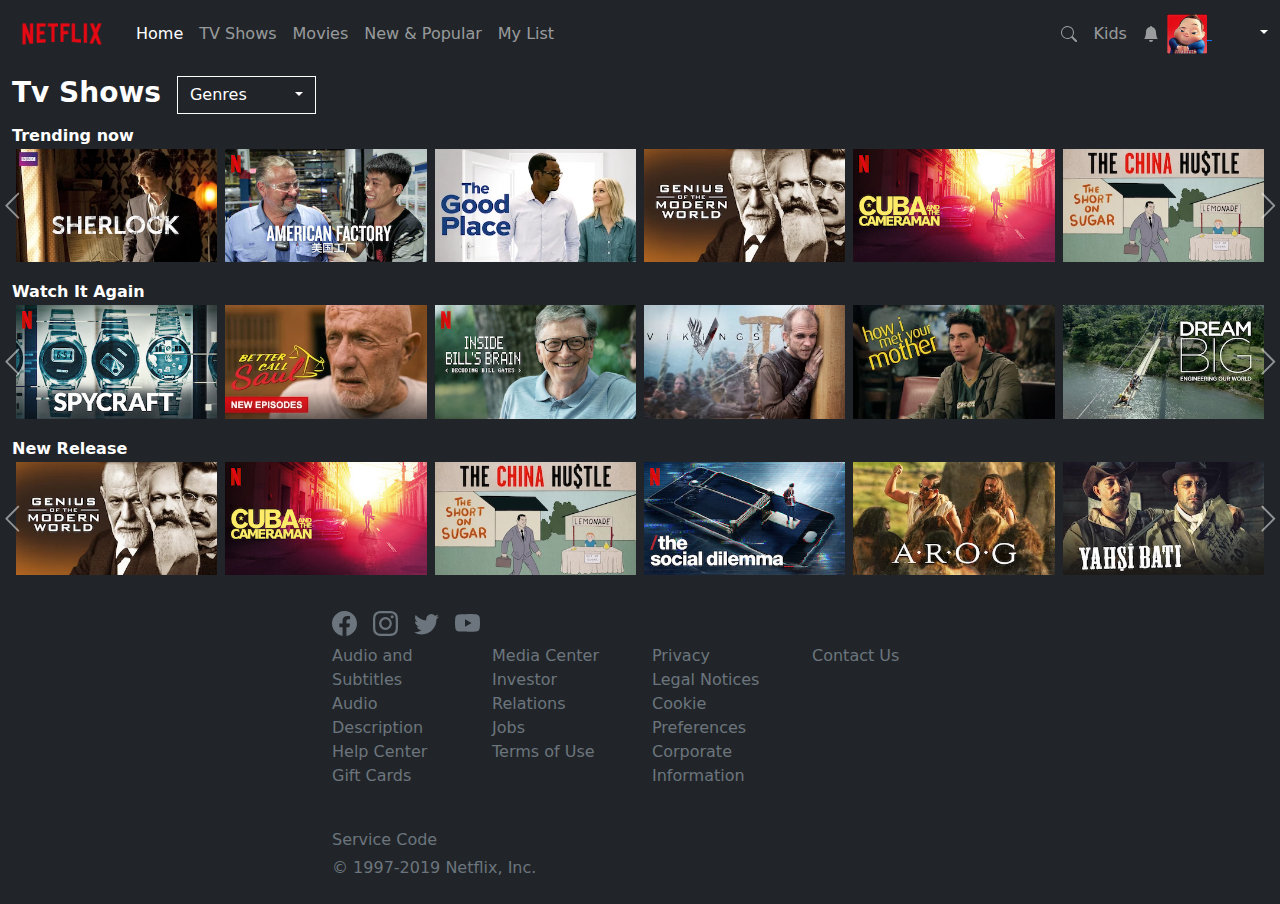
==== index.html @ c458ecc5 "new" ====
<!DOCTYPE html>
<html lang="en">
  <head>
    <meta charset="UTF-8" />
    <meta name="viewport" content="width=device-width, initial-scale=1.0" />
    <link
      href="https://cdn.jsdelivr.net/npm/bootstrap@5.3.3/dist/css/bootstrap.min.css"
      rel="stylesheet"
      integrity="sha384-QWTKZyjpPEjISv5WaRU9OFeRpok6YctnYmDr5pNlyT2bRjXh0JMhjY6hW+ALEwIH"
      crossorigin="anonymous"/>
    <link rel="stylesheet" href="https://cdn.jsdelivr.net/npm/bootstrap-icons@1.11.3/font/bootstrap-icons.min.css" />
    <link rel="stylesheet" href="./style.css">
    <title>NETFLIX CLONE</title>
  </head>

  <body class="bg-dark">
    <header>
        <nav class="navbar navbar-expand-lg navbar-dark bg-dark">
            <div class="container-fluid">
                <!-- Logo o brand -->
                <a class="navbar-brand" href="#">
                    <img src="./Netflix-assets/assets/netflix_logo.png" alt="Netflix Logo" width="100" height="auto">
                </a>
        
                <!-- Bottone per il menu a tendina su dispositivi mobili -->
                <button class="navbar-toggler" type="button" data-bs-toggle="collapse" data-bs-target="#navbarNav" aria-controls="navbarNav" aria-expanded="false" aria-label="Toggle navigation">
                    <span class="navbar-toggler-icon"></span>
                </button>
        
                <!-- Contenuto della navbar -->
                <div class="collapse navbar-collapse" id="navbarNav">
                    <ul class="navbar-nav me-auto mb-2 mb-lg-0">
                        <li class="nav-item">
                            <a class="nav-link active" aria-current="page" href="#">Home</a>
                        </li>
                        <li class="nav-item">
                            <a class="nav-link" href="#">TV Shows</a>
                        </li>
                        <li class="nav-item">
                            <a class="nav-link" href="#">Movies</a>
                        </li>
                        <li class="nav-item">
                            <a class="nav-link" href="#">New & Popular</a>
                        </li>
                        <li class="nav-item">
                            <a class="nav-link" href="#">My List</a>
                        </li>
                    </ul>
        
                    <!-- Elementi allineati a destra -->

                    <ul class="navbar-nav ms-auto">
                        <li class="nav-item">
                            <a class="nav-link" href="#">
                                <svg xmlns="http://www.w3.org/2000/svg" width="16" height="16" fill="currentColor" class="bi bi-search" viewBox="0 0 16 16">
                                    <path d="M11.742 10.344a6.5 6.5 0 1 0-1.397 1.398h-.001q.044.06.098.115l3.85 3.85a1 1 0 0 0 1.415-1.414l-3.85-3.85a1 1 0 0 0-.115-.1zM12 6.5a5.5 5.5 0 1 1-11 0 5.5 5.5 0 0 1 11 0"/>
                                </svg>
                            </a>
                        </li>
                        <li class="nav-item">
                            <a class="nav-link" href="#">Kids</a>
                        </li>
                        <li class="nav-item">
                            <a class="nav-link" href="#">
                                <svg xmlns="http://www.w3.org/2000/svg" width="16" height="16" fill="currentColor" class="bi bi-bell-fill" viewBox="0 0 16 16">
                                    <path d="M8 16a2 2 0 0 0 2-2H6a2 2 0 0 0 2 2m.995-14.901a1 1 0 1 0-1.99 0A5 5 0 0 0 3 6c0 1.098-.5 6-2 7h14c-1.5-1-2-5.902-2-7 0-2.42-1.72-4.44-4.005-4.901"/>
                                  </svg>
                            </a>
                        </li>
                        <li class="nav-item">
                            <div class="dropdown">
                                <!-- Immagine del profilo (pulsante del dropdown) -->
                                <a class="dropdown-toggle" href="#" role="button" data-bs-toggle="dropdown" aria-expanded="false">
                                    <!--  -->
                                    <img src="./Netflix-assets/assets/avatar.png" alt="avatar" class="avatar-img img-fluid" >
                                </a>
                                <!-- Menu a tendina personalizzato -->
                                <ul class="dropdown-menu dropdown-menu-end bg-dark text-secondary rounded-0 border border-white shadow">
                                    <li>
                                        <a class="dropdown-item text-white" href="#">
                                            <img id="kids-icon" src="./Netflix-assets/assets/kids_icon.png" alt="kids_icon">
                                        </a>
                                    </li>
                                    <li class="d-flex align-items-center px-2">
                                        <svg xmlns="http://www.w3.org/2000/svg" width="16" height="16" fill="currentColor" class="bi bi-pencil" viewBox="0 0 16 16">
                                            <path d="M12.146.146a.5.5 0 0 1 .708 0l3 3a.5.5 0 0 1 0 .708l-10 10a.5.5 0 0 1-.168.11l-5 2a.5.5 0 0 1-.65-.65l2-5a.5.5 0 0 1 .11-.168zM11.207 2.5 13.5 4.793 14.793 3.5 12.5 1.207zm1.586 3L10.5 3.207 4 9.707V10h.5a.5.5 0 0 1 .5.5v.5h.5a.5.5 0 0 1 .5.5v.5h.293zm-9.761 5.175-.106.106-1.528 3.821 3.821-1.528.106-.106A.5.5 0 0 1 5 12.5V12h-.5a.5.5 0 0 1-.5-.5V11h-.5a.5.5 0 0 1-.468-.325"/>
                                        </svg>
                                        <a class="dropdown-item text-white" href="./profile.html">Manage Profiles</a>
                                    </li>

                                    <li class="d-flex align-items-center px-2">
                                        <svg xmlns="http://www.w3.org/2000/svg" fill="none" role="img" viewBox="0 0 24 24" width="24" height="24" data-icon="ProfileArrowStandard" aria-hidden="true">
                                            <path fill-rule="evenodd" clip-rule="evenodd" d="M6 1C3.79086 1 2 2.79086 2 5V17C2 19.2091 3.79086 21 6 21H9.58579L8.29289 22.2929L9.70711 23.7071L12.7071 20.7071C13.0976 20.3166 13.0976 19.6834 12.7071 19.2929L9.70711 16.2929L8.29289 17.7071L9.58579 19H6C4.89543 19 4 18.1046 4 17V5C4 3.89543 4.89543 3 6 3H18C19.1046 3 20 3.89543 20 5V17C20 18.1046 19.1046 19 18 19H15V21H18C20.2091 21 22 19.2091 22 17V5C22 2.79086 20.2091 1 18 1H6ZM7.5 10C8.32843 10 9 9.32843 9 8.5C9 7.67157 8.32843 7 7.5 7C6.67157 7 6 7.67157 6 8.5C6 9.32843 6.67157 10 7.5 10ZM18 8.5C18 9.32843 17.3284 10 16.5 10C15.6716 10 15 9.32843 15 8.5C15 7.67157 15.6716 7 16.5 7C17.3284 7 18 7.67157 18 8.5ZM16.402 12.1985C15.7973 12.6498 14.7579 13 13.5 13C12.2421 13 11.2027 12.6498 10.598 12.1985L9.40195 13.8015C10.4298 14.5684 11.9192 15 13.5 15C15.0808 15 16.5702 14.5684 17.598 13.8015L16.402 12.1985Z" fill="currentColor"></path>
                                        </svg>
                                        <a class="dropdown-item text-white" href="#">Transfer Profile</a>
                                    </li>

                                    <li class="d-flex align-items-center px-2">
                                        <svg xmlns="http://www.w3.org/2000/svg" width="16" height="16" fill="currentColor" class="bi bi-person" viewBox="0 0 16 16">
                                            <path d="M8 8a3 3 0 1 0 0-6 3 3 0 0 0 0 6m2-3a2 2 0 1 1-4 0 2 2 0 0 1 4 0m4 8c0 1-1 1-1 1H3s-1 0-1-1 1-4 6-4 6 3 6 4m-1-.004c-.001-.246-.154-.986-.832-1.664C11.516 10.68 10.289 10 8 10s-3.516.68-4.168 1.332c-.678.678-.83 1.418-.832 1.664z"/>
                                        </svg>
                                        <a class="dropdown-item text-white" href="#">Account</a>
                                    </li>
                                    <li class="d-flex align-items-center px-2">
                                        <svg xmlns="http://www.w3.org/2000/svg" width="16" height="16" fill="currentColor" class="bi bi-question-circle" viewBox="0 0 16 16">
                                            <path d="M8 15A7 7 0 1 1 8 1a7 7 0 0 1 0 14m0 1A8 8 0 1 0 8 0a8 8 0 0 0 0 16"/>
                                            <path d="M5.255 5.786a.237.237 0 0 0 .241.247h.825c.138 0 .248-.113.266-.25.09-.656.54-1.134 1.342-1.134.686 0 1.314.343 1.314 1.168 0 .635-.374.927-.965 1.371-.673.489-1.206 1.06-1.168 1.987l.003.217a.25.25 0 0 0 .25.246h.811a.25.25 0 0 0 .25-.25v-.105c0-.718.273-.927 1.01-1.486.609-.463 1.244-.977 1.244-2.056 0-1.511-1.276-2.241-2.673-2.241-1.267 0-2.655.59-2.75 2.286m1.557 5.763c0 .533.425.927 1.01.927.609 0 1.028-.394 1.028-.927 0-.552-.42-.94-1.029-.94-.584 0-1.009.388-1.009.94"/>
                                        </svg>
                                        <a class="dropdown-item text-white" href="#">Help Center</a>
                                    </li>
                                    <li><hr class="dropdown-divider bg-white"></li>
                                    <li><a class="dropdown-item text-white" href="#">Sign Out of Netflix</a></li>
                                </ul>
                            </div>
                        </li>
                    </ul>
                </div>
            </div>
        </nav>
    </header>
    <!-- ---------------------------------------- -->
    <main>
      <section>
        <div class="container-fluid py-2">

          <div class="d-flex gap-3">
            <h1 class="text-white fs-3 fw-bold mb-0 pb-3">Tv Shows</h1>

            <div class="dropdown">
              <button class="btn bg-dark text-white rounded-0 border border-white dropdown-toggle" type="button" data-bs-toggle="dropdown" aria-expanded="false">Genres</button>
              <ul class="dropdown-menu bg-dark text-white rounded-0 border border-white shadow">
                <li><a class="dropdown-item text-white" href="#">Teen</a></li>
                <li><a class="dropdown-item text-white" href="#">Anime</a></li>
                <li><a class="dropdown-item text-white" href="#">Action</a></li>
                <li><a class="dropdown-item text-white" href="#">Kids</a></li>
                <li><a class="dropdown-item text-white" href="#">British</a></li>
                <li><a class="dropdown-item text-white" href="#">Comedies</a></li>
                <li><a class="dropdown-item text-white" href="#">Docuseries</a></li>
                <li><a class="dropdown-item text-white" href="#">Dramas</a></li>
                <li><a class="dropdown-item text-white" href="#">European</a></li>
                <li><a class="dropdown-item text-white" href="#">Sci-Fi & Fantasy</a></li>
                <li><a class="dropdown-item text-white" href="#">Mystery & Thriller</a></li>
                <li><a class="dropdown-item text-white" href="#">Horror</a></li>
                <li><a class="dropdown-item text-white" href="#">International</a></li>
                <li><a class="dropdown-item text-white" href="#">Italian</a></li>
                <li><a class="dropdown-item text-white" href="#">Reality & Talk Shows</a></li>
                <li><a class="dropdown-item text-white" href="#">Romantic</a></li>
                <li><a class="dropdown-item text-white" href="#">Science & Nature</a></li>
                <li><a class="dropdown-item text-white" href="#">Sports</a></li>
                <li><a class="dropdown-item text-white" href="#">Thriller</a></li>
                <li><a class="dropdown-item text-white" href="#">USA</a></li>
              </ul>
            </div>
          </div>
          <!-- ------------------------------------------------- -->
          <h2 class="text-white fs-6 fw-bold mb-0">Trending now</h2>
          <div id="trending-now" class="carousel slide">
            <div class="carousel-inner">
              <div class="carousel-item active">
                <div class="container-fluid">
                  <div class="row">
                    <div class="col-lg-2 col-md-4 col-sm-6 p-1">
                      <img src="./Netflix-assets/assets/media/media0.webp" class="d-block w-100 img-fluid" alt="..." />
                    </div>
                    <div class="col-lg-2 col-md-4 col-sm-6 p-1">
                      <img src="./Netflix-assets/assets/media/media1.jpg" class="d-block w-100 img-fluid" alt="..." />
                    </div>
                    <div class="col-lg-2 col-md-4 col-sm-6 p-1">
                      <img src="./Netflix-assets/assets/media/media2.webp" class="d-block w-100 img-fluid" alt="..." />
                    </div>
                    <div class="col-lg-2 col-md-4 col-sm-6 p-1">
                      <img src="./Netflix-assets/assets/media/media3.webp" class="d-block w-100 img-fluid" alt="..." />
                    </div>
                    <div class="col-lg-2 col-md-4 col-sm-6 p-1">
                      <img src="./Netflix-assets/assets/media/media4.jpg" class="d-block w-100 img-fluid" alt="..." />
                    </div>
                    <div class="col-lg-2 col-md-4 col-sm-6 p-1">
                      <img src="./Netflix-assets/assets/media/media5.webp" class="d-block w-100 img-fluid" alt="..." />
                    </div>
                  </div>
                </div>
              </div>
              <div class="carousel-item">
                <div class="container-fluid">
                  <div class="row">
                    <div class="col-lg-2 col-md-4 col-sm-6 p-1">
                      <img src="./Netflix-assets/assets/media/media6.jpg" class="d-block w-100 img-fluid" alt="..." />
                    </div>
                    <div class="col-lg-2 col-md-4 col-sm-6 p-1">
                      <img src="./Netflix-assets/assets/media/media7.webp" class="d-block w-100 img-fluid" alt="..." />
                    </div>
                    <div class="col-lg-2 col-md-4 col-sm-6 p-1">
                      <img src="./Netflix-assets/assets/media/media8.webp" class="d-block w-100 img-fluid" alt="..." />
                    </div>
                    <div class="col-lg-2 col-md-4 col-sm-6 p-1">
                      <img src="./Netflix-assets/assets/media/media9.jpg" class="d-block w-100 img-fluid" alt="..." />
                    </div>
                    <div class="col-lg-2 col-md-4 col-sm-6 p-1">
                      <img src="./Netflix-assets/assets/media/media10.jpg" class="d-block w-100 img-fluid" alt="..." />
                    </div>
                    <div class="col-lg-2 col-md-4 col-sm-6 p-1">
                      <img src="./Netflix-assets/assets/media/media11.jpg" class="d-block w-100 img-fluid" alt="..." />
                    </div>
                  </div>
                </div>
              </div>
              <div class="carousel-item">
                <div class="container-fluid">
                  <div class="row">
                    <div class="col-lg-2 col-md-4 col-sm-6 p-1 p-1">
                      <img src="./Netflix-assets/assets/media/media12.jpg" class="d-block w-100 img-fluid" alt="..." />
                    </div>
                    <div class="col-lg-2 col-md-4 col-sm-6 p-1 p-1">
                      <img src="./Netflix-assets/assets/media/media13.jpg" class="d-block w-100 img-fluid" alt="..." />
                    </div>
                    <div class="col-lg-2 col-md-4 col-sm-6 p-1 p-1">
                      <img src="./Netflix-assets/assets/media/media14.webp" class="d-block w-100 img-fluid" alt="..." />
                    </div>
                    <div class="col-lg-2 col-md-4 col-sm-6 p-1 p-1">
                      <img src="./Netflix-assets/assets/media/media15.jpg" class="d-block w-100 img-fluid" alt="..." />
                    </div>
                    <div class="col-lg-2 col-md-4 col-sm-6 p-1 p-1">
                      <img src="./Netflix-assets/assets/media/media16.webp" class="d-block w-100 img-fluid" alt="..." />
                    </div>
                    <div class="col-lg-2 col-md-4 col-sm-6 p-1 p-1">
                      <img src="./Netflix-assets/assets/media/media17.jpg" class="d-block w-100 img-fluid" alt="..." />
                    </div>
                  </div>
                </div>
              </div>
            </div>
            <button class="carousel-control-prev top-50 start-0 translate-middle" type="button" data-bs-target="#trending-now" data-bs-slide="prev">
              <span class="carousel-control-prev-icon w-25" aria-hidden="true"></span>
              <span class="visually-hidden">Previous</span>
            </button>
            <button class="carousel-control-next top-50 start-100 translate-middle" type="button" data-bs-target="#trending-now" data-bs-slide="next">
              <span class="carousel-control-next-icon w-25" aria-hidden="true"></span>
              <span class="visually-hidden">Next</span>
            </button>
          </div>
        </div>

        <div class="container-fluid py-2">
          <h2 class="text-white fs-6 fw-bold mb-0">Watch It Again</h2>
          <div id="watch-it-again" class="carousel slide">
            <div class="carousel-inner">
              <div class="carousel-item active">
                <div class="container-fluid">
                  <div class="row">
                    <div class="col-lg-2 col-md-4 col-sm-6 p-1">
                      <img src="./Netflix-assets/assets/media/media18.jpg" class="d-block w-100 img-fluid" alt="..." />
                    </div>
                    <div class="col-lg-2 col-md-4 col-sm-6 p-1">
                      <img src="./Netflix-assets/assets/media/media19.webp" class="d-block w-100 img-fluid" alt="..." />
                    </div>
                    <div class="col-lg-2 col-md-4 col-sm-6 p-1">
                      <img src="./Netflix-assets/assets/media/media20.jpg" class="d-block w-100 img-fluid" alt="..." />
                    </div>
                    <div class="col-lg-2 col-md-4 col-sm-6 p-1">
                      <img src="./Netflix-assets/assets/media/media21.webp" class="d-block w-100 img-fluid" alt="..." />
                    </div>
                    <div class="col-lg-2 col-md-4 col-sm-6 p-1">
                      <img src="./Netflix-assets/assets/media/media22.webp" class="d-block w-100 img-fluid" alt="..." />
                    </div>
                    <div class="col-lg-2 col-md-4 col-sm-6 p-1">
                      <img src="./Netflix-assets/assets/media/media23.webp" class="d-block w-100 img-fluid" alt="..." />
                    </div>
                  </div>
                </div>
              </div>
              <div class="carousel-item">
                <div class="container-fluid">
                  <div class="row">
                    <div class="col-lg-2 col-md-4 col-sm-6 p-1">
                      <img src="./Netflix-assets/assets/media/media24.jpg" class="d-block w-100 img-fluid" alt="..." />
                    </div>
                    <div class="col-lg-2 col-md-4 col-sm-6 p-1">
                      <img src="./Netflix-assets/assets/media/media25.webp" class="d-block w-100 img-fluid" alt="..." />
                    </div>
                    <div class="col-lg-2 col-md-4 col-sm-6 p-1">
                      <img src="./Netflix-assets/assets/media/media26.webp" class="d-block w-100 img-fluid" alt="..." />
                    </div>
                    <div class="col-lg-2 col-md-4 col-sm-6 p-1">
                      <img src="./Netflix-assets/assets/media/media27.jpg" class="d-block w-100 img-fluid" alt="..." />
                    </div>
                    <div class="col-lg-2 col-md-4 col-sm-6 p-1">
                      <img src="./Netflix-assets/assets/media/media28.jpg" class="d-block w-100 img-fluid" alt="..." />
                    </div>
                    <div class="col-lg-2 col-md-4 col-sm-6 p-1">
                      <img src="./Netflix-assets/assets/media/media29.jpg" class="d-block w-100 img-fluid" alt="..." />
                    </div>
                  </div>
                </div>
              </div>
              <div class="carousel-item">
                <div class="container-fluid">
                  <div class="row">
                    <div class="col-lg-2 col-md-4 col-sm-6 p-1">
                      <img src="./Netflix-assets/assets/media/media30.jpg" class="d-block w-100 img-fluid" alt="..." />
                    </div>
                    <div class="col-lg-2 col-md-4 col-sm-6 p-1">
                      <img src="./Netflix-assets/assets/media/media31.webp" class="d-block w-100 img-fluid" alt="..." />
                    </div>
                    <div class="col-lg-2 col-md-4 col-sm-6 p-1">
                      <img src="./Netflix-assets/assets/media/media32.jpg" class="d-block w-100 img-fluid" alt="..." />
                    </div>
                    <div class="col-lg-2 col-md-4 col-sm-6 p-1">
                      <img src="./Netflix-assets/assets/media/media0.webp" class="d-block w-100 img-fluid" alt="..." />
                    </div>
                    <div class="col-lg-2 col-md-4 col-sm-6 p-1">
                      <img src="./Netflix-assets/assets/media/media1.jpg" class="d-block w-100 img-fluid" alt="..." />
                    </div>
                    <div class="col-lg-2 col-md-4 col-sm-6 p-1">
                      <img src="./Netflix-assets/assets/media/media2.webp" class="d-block w-100 img-fluid" alt="..." />
                    </div>
                  </div>
                </div>
              </div>
            </div>
            <button class="carousel-control-prev top-50 start-0 translate-middle" type="button" data-bs-target="#watch-it-again" data-bs-slide="prev">
              <span class="carousel-control-prev-icon w-25" aria-hidden="true"></span>
              <span class="visually-hidden">Previous</span>
            </button>
            <button
              class="carousel-control-next top-50 start-100 translate-middle"
              type="button"
              data-bs-target="#watch-it-again"
              data-bs-slide="next"
            >
              <span class="carousel-control-next-icon w-25" aria-hidden="true"></span>
              <span class="visually-hidden">Next</span>
            </button>
          </div>
        </div>

        <div class="container-fluid py-2">
          <h2 class="text-white fs-6 fw-bold mb-0">New Release</h2>
          <div id="new-release" class="carousel slide">
            <div class="carousel-inner">
              <div class="carousel-item active">
                <div class="container-fluid">
                  <div class="row">
                    <div class="col-lg-2 col-md-4 col-sm-6 p-1">
                      <img src="./Netflix-assets/assets/media/media3.webp" class="d-block w-100 img-fluid" alt="..." />
                    </div>
                    <div class="col-lg-2 col-md-4 col-sm-6 p-1">
                      <img src="./Netflix-assets/assets/media/media4.jpg" class="d-block w-100 img-fluid" alt="..." />
                    </div>
                    <div class="col-lg-2 col-md-4 col-sm-6 p-1">
                      <img src="./Netflix-assets/assets/media/media5.webp" class="d-block w-100 img-fluid" alt="..." />
                    </div>
                    <div class="col-lg-2 col-md-4 col-sm-6 p-1">
                      <img src="./Netflix-assets/assets/media/media6.jpg" class="d-block w-100 img-fluid" alt="..." />
                    </div>
                    <div class="col-lg-2 col-md-4 col-sm-6 p-1">
                      <img src="./Netflix-assets/assets/media/media7.webp" class="d-block w-100 img-fluid" alt="..." />
                    </div>
                    <div class="col-lg-2 col-md-4 col-sm-6 p-1">
                      <img src="./Netflix-assets/assets/media/media8.webp" class="d-block w-100 img-fluid" alt="..." />
                    </div>
                  </div>
                </div>
              </div>
              <div class="carousel-item">
                <div class="container-fluid">
                  <div class="row">
                    <div class="col-lg-2 col-md-4 col-sm-6 p-1">
                      <img src="./Netflix-assets/assets/media/media9.jpg" class="d-block w-100 img-fluid" alt="..." />
                    </div>
                    <div class="col-lg-2 col-md-4 col-sm-6 p-1">
                      <img src="./Netflix-assets/assets/media/media10.jpg" class="d-block w-100 img-fluid" alt="..." />
                    </div>
                    <div class="col-lg-2 col-md-4 col-sm-6 p-1">
                      <img src="./Netflix-assets/assets/media/media11.jpg" class="d-block w-100 img-fluid" alt="..." />
                    </div>
                    <div class="col-lg-2 col-md-4 col-sm-6 p-1">
                      <img src="./Netflix-assets/assets/media/media12.jpg" class="d-block w-100 img-fluid" alt="..." />
                    </div>
                    <div class="col-lg-2 col-md-4 col-sm-6 p-1">
                      <img src="./Netflix-assets/assets/media/media13.jpg" class="d-block w-100 img-fluid" alt="..." />
                    </div>
                    <div class="col-lg-2 col-md-4 col-sm-6 p-1">
                      <img src="./Netflix-assets/assets/media/media14.webp" class="d-block w-100 img-fluid" alt="..." />
                    </div>
                  </div>
                </div>
              </div>
              <div class="carousel-item">
                <div class="container-fluid">
                  <div class="row">
                    <div class="col-lg-2 col-md-4 col-sm-6 p-1">
                      <img src="./Netflix-assets/assets/media/media15.jpg" class="d-block w-100 img-fluid" alt="..." />
                    </div>
                    <div class="col-lg-2 col-md-4 col-sm-6 p-1">
                      <img src="./Netflix-assets/assets/media/media16.webp" class="d-block w-100 img-fluid" alt="..." />
                    </div>
                    <div class="col-lg-2 col-md-4 col-sm-6 p-1">
                      <img src="./Netflix-assets/assets/media/media17.jpg" class="d-block w-100 img-fluid" alt="..." />
                    </div>
                    <div class="col-lg-2 col-md-4 col-sm-6 p-1">
                      <img src="./Netflix-assets/assets/media/media18.jpg" class="d-block w-100 img-fluid" alt="..." />
                    </div>
                    <div class="col-lg-2 col-md-4 col-sm-6 p-1">
                      <img src="./Netflix-assets/assets/media/media19.webp" class="d-block w-100 img-fluid" alt="..." />
                    </div>
                    <div class="col-lg-2 col-md-4 col-sm-6 p-1">
                      <img src="./Netflix-assets/assets/media/media20.jpg" class="d-block w-100 img-fluid" alt="..." />
                    </div>
                  </div>
                </div>
              </div>
            </div>
            <button class="carousel-control-prev top-50 start-0 translate-middle" type="button" data-bs-target="#new-release" data-bs-slide="prev">
              <span class="carousel-control-prev-icon w-25" aria-hidden="true"></span>
              <span class="visually-hidden">Previous</span>
            </button>
            <button class="carousel-control-next top-50 start-100 translate-middle" type="button" data-bs-target="#new-release" data-bs-slide="next">
              <span class="carousel-control-next-icon w-25" aria-hidden="true"></span>
              <span class="visually-hidden">Next</span>
            </button>
          </div>
        </div>
      </section>
    </main>
    <!-- ---------------------------------------- -->
    <footer class="footer text-secondary py-4 ">
        <div class="container mx-auto">
            <div class="d-flex gap-3 mb-2">
                <svg xmlns="http://www.w3.org/2000/svg" width="25" height="25" fill="currentColor" class="bi bi-facebook" viewBox="0 0 16 16">
                    <path d="M16 8.049c0-4.446-3.582-8.05-8-8.05C3.58 0-.002 3.603-.002 8.05c0 4.017 2.926 7.347 6.75 7.951v-5.625h-2.03V8.05H6.75V6.275c0-2.017 1.195-3.131 3.022-3.131.876 0 1.791.157 1.791.157v1.98h-1.009c-.993 0-1.303.621-1.303 1.258v1.51h2.218l-.354 2.326H9.25V16c3.824-.604 6.75-3.934 6.75-7.951"/>
                  </svg>
                  <svg xmlns="http://www.w3.org/2000/svg" width="25" height="25" fill="currentColor" class="bi bi-instagram" viewBox="0 0 16 16">
                    <path d="M8 0C5.829 0 5.556.01 4.703.048 3.85.088 3.269.222 2.76.42a3.9 3.9 0 0 0-1.417.923A3.9 3.9 0 0 0 .42 2.76C.222 3.268.087 3.85.048 4.7.01 5.555 0 5.827 0 8.001c0 2.172.01 2.444.048 3.297.04.852.174 1.433.372 1.942.205.526.478.972.923 1.417.444.445.89.719 1.416.923.51.198 1.09.333 1.942.372C5.555 15.99 5.827 16 8 16s2.444-.01 3.298-.048c.851-.04 1.434-.174 1.943-.372a3.9 3.9 0 0 0 1.416-.923c.445-.445.718-.891.923-1.417.197-.509.332-1.09.372-1.942C15.99 10.445 16 10.173 16 8s-.01-2.445-.048-3.299c-.04-.851-.175-1.433-.372-1.941a3.9 3.9 0 0 0-.923-1.417A3.9 3.9 0 0 0 13.24.42c-.51-.198-1.092-.333-1.943-.372C10.443.01 10.172 0 7.998 0zm-.717 1.442h.718c2.136 0 2.389.007 3.232.046.78.035 1.204.166 1.486.275.373.145.64.319.92.599s.453.546.598.92c.11.281.24.705.275 1.485.039.843.047 1.096.047 3.231s-.008 2.389-.047 3.232c-.035.78-.166 1.203-.275 1.485a2.5 2.5 0 0 1-.599.919c-.28.28-.546.453-.92.598-.28.11-.704.24-1.485.276-.843.038-1.096.047-3.232.047s-2.39-.009-3.233-.047c-.78-.036-1.203-.166-1.485-.276a2.5 2.5 0 0 1-.92-.598 2.5 2.5 0 0 1-.6-.92c-.109-.281-.24-.705-.275-1.485-.038-.843-.046-1.096-.046-3.233s.008-2.388.046-3.231c.036-.78.166-1.204.276-1.486.145-.373.319-.64.599-.92s.546-.453.92-.598c.282-.11.705-.24 1.485-.276.738-.034 1.024-.044 2.515-.045zm4.988 1.328a.96.96 0 1 0 0 1.92.96.96 0 0 0 0-1.92m-4.27 1.122a4.109 4.109 0 1 0 0 8.217 4.109 4.109 0 0 0 0-8.217m0 1.441a2.667 2.667 0 1 1 0 5.334 2.667 2.667 0 0 1 0-5.334"/>
                  </svg>
                  <svg xmlns="http://www.w3.org/2000/svg" width="25" height="25" fill="currentColor" class="bi bi-twitter" viewBox="0 0 16 16">
                    <path d="M5.026 15c6.038 0 9.341-5.003 9.341-9.334q.002-.211-.006-.422A6.7 6.7 0 0 0 16 3.542a6.7 6.7 0 0 1-1.889.518 3.3 3.3 0 0 0 1.447-1.817 6.5 6.5 0 0 1-2.087.793A3.286 3.286 0 0 0 7.875 6.03a9.32 9.32 0 0 1-6.767-3.429 3.29 3.29 0 0 0 1.018 4.382A3.3 3.3 0 0 1 .64 6.575v.045a3.29 3.29 0 0 0 2.632 3.218 3.2 3.2 0 0 1-.865.115 3 3 0 0 1-.614-.057 3.28 3.28 0 0 0 3.067 2.277A6.6 6.6 0 0 1 .78 13.58a6 6 0 0 1-.78-.045A9.34 9.34 0 0 0 5.026 15"/>
                  </svg>
                  <svg xmlns="http://www.w3.org/2000/svg" width="25" height="25" fill="currentColor" class="bi bi-youtube" viewBox="0 0 16 16">
                    <path d="M8.051 1.999h.089c.822.003 4.987.033 6.11.335a2.01 2.01 0 0 1 1.415 1.42c.101.38.172.883.22 1.402l.01.104.022.26.008.104c.065.914.073 1.77.074 1.957v.075c-.001.194-.01 1.108-.082 2.06l-.008.105-.009.104c-.05.572-.124 1.14-.235 1.558a2.01 2.01 0 0 1-1.415 1.42c-1.16.312-5.569.334-6.18.335h-.142c-.309 0-1.587-.006-2.927-.052l-.17-.006-.087-.004-.171-.007-.171-.007c-1.11-.049-2.167-.128-2.654-.26a2.01 2.01 0 0 1-1.415-1.419c-.111-.417-.185-.986-.235-1.558L.09 9.82l-.008-.104A31 31 0 0 1 0 7.68v-.123c.002-.215.01-.958.064-1.778l.007-.103.003-.052.008-.104.022-.26.01-.104c.048-.519.119-1.023.22-1.402a2.01 2.01 0 0 1 1.415-1.42c.487-.13 1.544-.21 2.654-.26l.17-.007.172-.006.086-.003.171-.007A100 100 0 0 1 7.858 2zM6.4 5.209v4.818l4.157-2.408z"/>
                  </svg>
            </div>
            <div class="row">
                <!-- Colonna 1 -->
                <div class="col-md-3">
                    <ul class="list-unstyled">
                        <li><a href="#" class="text-secondary text-decoration-none">Audio and Subtitles</a></li>
                        <li><a href="#" class="text-secondary text-decoration-none">Audio Description</a></li>
                        <li><a href="#" class="text-secondary text-decoration-none">Help Center</a></li>
                        <li><a href="#" class="text-secondary text-decoration-none">Gift Cards</a></li>
                    </ul>
                </div>
    
                <!-- Colonna 2 -->
                <div class="col-md-3">
                    <ul class="list-unstyled">
                        <li><a href="#" class="text-secondary text-decoration-none">Media Center</a></li>
                        <li><a href="#" class="text-secondary text-decoration-none">Investor Relations</a></li>
                        <li><a href="#" class="text-secondary text-decoration-none">Jobs</a></li>
                        <li><a href="#" class="text-secondary text-decoration-none">Terms of Use</a></li>
                    </ul>
                </div>
    
                <!-- Colonna 3 -->
                <div class="col-md-3">
                    <ul class="list-unstyled">
                        <li><a href="#" class="text-secondary text-decoration-none">Privacy</a></li>
                        <li><a href="#" class="text-secondary text-decoration-none">Legal Notices</a></li>
                        <li><a href="#" class="text-secondary text-decoration-none">Cookie Preferences</a></li>
                        <li><a href="#" class="text-secondary text-decoration-none">Corporate Information</a></li>
                    </ul>
                </div>
    
                <!-- Colonna 4 -->
                <div class="col-md-3">
                    <ul class="list-unstyled">
                        <li><a href="#" class="text-secondary text-decoration-none">Contact Us</a></li>
                    </ul>
                </div>
            </div>
    
            <!-- Service Code e Copyright -->
            <div class="row mt-4">
                <div class="col-12">
                    <p class="mb-1">Service Code</p>
                    <p class="mb-0">© 1997-2019 Netflix, Inc.</p>
                </div>
            </div>
        </div>
    </footer>
    <!-- --------------------------------------------- -->
    <script
      src="https://cdn.jsdelivr.net/npm/bootstrap@5.3.3/dist/js/bootstrap.bundle.min.js"
      integrity="sha384-YvpcrYf0tY3lHB60NNkmXc5s9fDVZLESaAA55NDzOxhy9GkcIdslK1eN7N6jIeHz"
      crossorigin="anonymous"
    ></script>
  </body>
</html>
---- style.css ----
/* Aumenta la specificità per la freccia del dropdown */
.navbar .dropdown .dropdown-toggle::after {
  border-top-color: white ; /* Colore della freccia */
}

/* .navbar .dropdown .dropdown-toggle.show{
    width: 100%;
  }
 */

/* Stile per l'immagine del profilo */
.avatar-img {
  width: 2.5rem; /* Larghezza desiderata */
  height: auto; /* Altezza desiderata */
  object-fit: cover; /* Mantiene le proporzioni dell'immagine */
}

#kids-icon{
    width: 2.5rem; /* Larghezza desiderata */
    height: auto; /* Altezza desiderata */
    object-fit: cover; /* Mantiene le proporzioni dell'immagine */
}

/* Aggiungi trasparenza al dropdown */
.dropdown-menu {
  background-color: rgba(0, 0, 0, 0.8) !important; /* Nero con 80% di opacità */
  border: 1px solid rgba(255, 255, 255, 0.2) !important; /* Bordo con trasparenza */
  border-radius: 0 !important; /* Bordi acuti */
}

.dropdown-item {
  color: white !important; /* Testo bianco */
}

.dropdown-item:hover {
  color: black !important; /* Cambia colore del testo al passaggio del mouse */
  background-color: rgba(255, 255, 255, 0.2) !important; /* Sfondo con trasparenza al passaggio del mouse */
}

.dropdown-divider {
  border-color: rgba(255, 255, 255, 0.2) !important; /* Divisore con trasparenza */
}

footer .container{
    max-width: 50%;
}



/* ----------------- */



.carousel-inner {
    overflow: visible;
}

.carousel-item img {
    transition: transform .5s;
}

.carousel-item img:hover {
    cursor: pointer;
    transform: scale(1.2);
}




/* seconda pagina */

.dropdown-toggle::after {
    margin-left: 3em; 
}

.form-control {
    background-color: grey;
    border: 0;
    border-radius: 0;
}


.profile-container {
    max-width: 800px;
    margin: auto;
    padding: 20px;
}
.form-label {
    font-weight: bold;
    color: white;
}
.form-control, .form-select {
    background-color: #333;
    color: white;
    border: 1px solid #555;
}
.form-control:focus, .form-select:focus {
    background-color: #444;
    color: white;
    border-color: #e50914;
    box-shadow: none;
}

/* Stile per i pulsanti */

.btn-custom {
    background-color: gray; 
    border: 1px solid white; 
    border-radius: 0; 
    color: white; 
    padding: 10px 20px; 
    margin: 5px; 
    transition: background-color 0.3s ease; 
}

.btn-custom:hover {
    background-color: white!important;
    color:gray;
    border: 1px solid grey
}

.btn-save {
    background-color: gray; 
    border: 1px solid white; 
    border-radius: 0; 
    color: white; 
    padding: 10px 20px; 
    margin: 5px; 
    transition: background-color 0.3s ease; 
}

.btn-save:hover {
    background-color: white!important;
    color:gray;
    border: 1px solid grey
}

/* Stile checkbox */

  /* Nascondi la checkbox nativa */
  .form-check-input {
    display: none;
}

/* Stile per la checkbox personalizzata */
.form-check-label {
    display: flex;
    align-items: center;
    cursor: pointer;
    color: white;
    position: relative; /* Aggiunto per posizionare correttamente il checkmark */
}

.form-check-label::before {
    content: "";
    display: inline-block;
    width: 20px;
    height: 20px;
    background-color: #333;
    border: 2px solid white;
    border-radius: 0px;
    margin-right: 10px;
    cursor: pointer;
    position: relative; /* Aggiunto per posizionare correttamente il checkmark */
}

/* Stile quando la checkbox è selezionata */
.form-check-input:checked + .form-check-label::before {
    background-color: #e5091400; 
    border-color: white;
}

/* Icona di spunta (checkmark) */
.form-check-input:checked + .form-check-label::after {
    content: "";
    display: inline-block;
    position: absolute;
    left: 7px; 
    top: 4px;
    width: 5px;
    height: 10px;
    border: solid white;
    border-width: 0 2px 2px 0;
    transform: rotate(45deg);
}
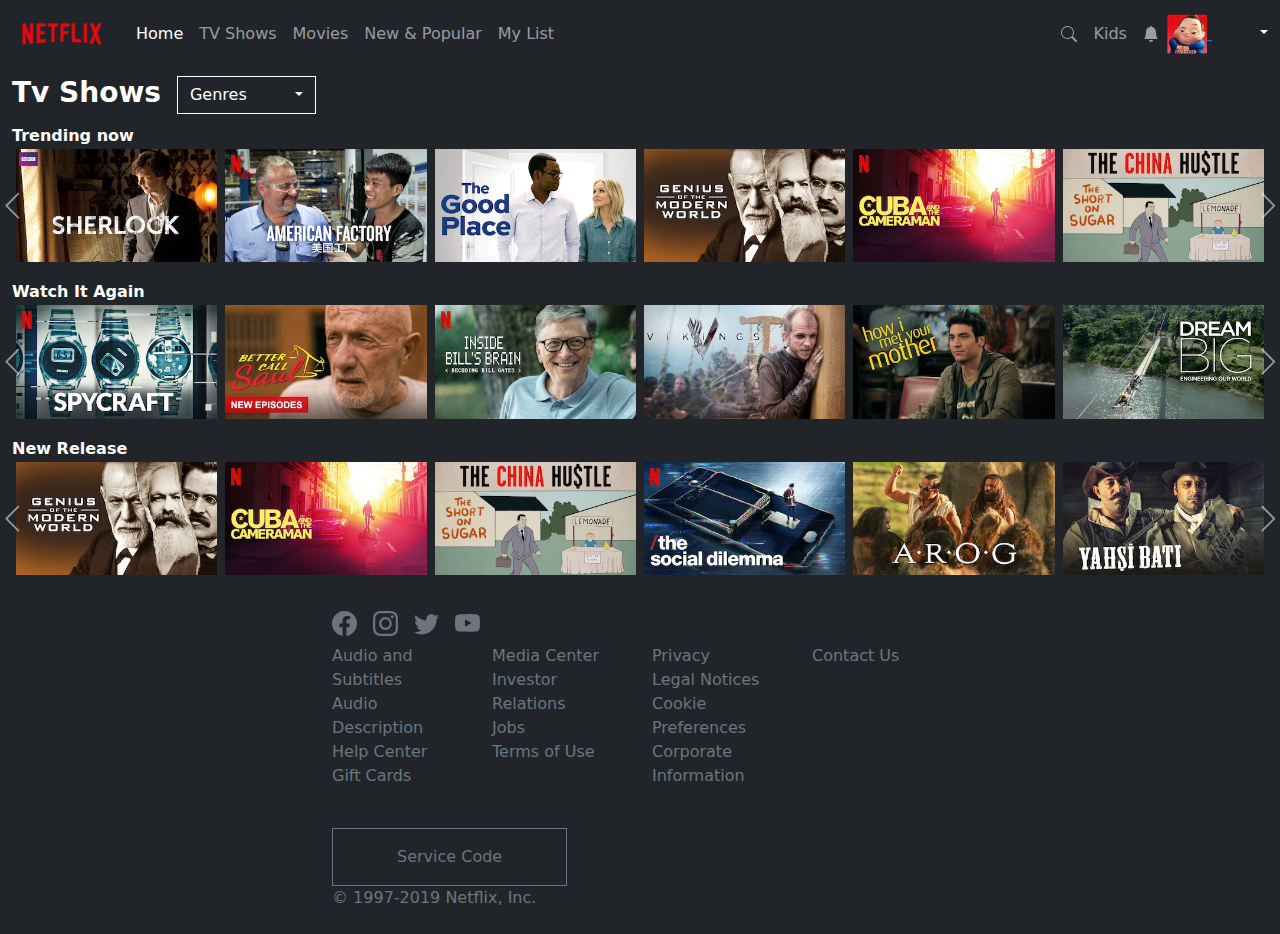
==== commit b75ccab0: "modified" ====
--- a/index.html
+++ b/index.html
@@ -481,7 +481,9 @@
             <!-- Service Code e Copyright -->
             <div class="row mt-4">
                 <div class="col-12">
-                    <p class="mb-1">Service Code</p>
+                  <div>
+                    <button type="button" class="btn btn-custom text-secondary fs-6 bg-dark border border-secondary">Service Code</button>
+                  </div>
                     <p class="mb-0">© 1997-2019 Netflix, Inc.</p>
                 </div>
             </div>
--- a/style.css
+++ b/style.css
@@ -1,4 +1,4 @@
-/* Aumenta la specificità per la freccia del dropdown */
+
 .navbar .dropdown .dropdown-toggle::after {
   border-top-color: white ; /* Colore della freccia */
 }
@@ -10,45 +10,40 @@
 
 /* Stile per l'immagine del profilo */
 .avatar-img {
-  width: 2.5rem; /* Larghezza desiderata */
-  height: auto; /* Altezza desiderata */
-  object-fit: cover; /* Mantiene le proporzioni dell'immagine */
+  width: 2.5rem; 
+  height: auto; 
+  object-fit: cover; 
 }
 
 #kids-icon{
-    width: 2.5rem; /* Larghezza desiderata */
-    height: auto; /* Altezza desiderata */
-    object-fit: cover; /* Mantiene le proporzioni dell'immagine */
+    width: 2.5rem; 
+    height: auto; 
+    object-fit: cover; 
 }
 
 /* Aggiungi trasparenza al dropdown */
 .dropdown-menu {
-  background-color: rgba(0, 0, 0, 0.8) !important; /* Nero con 80% di opacità */
-  border: 1px solid rgba(255, 255, 255, 0.2) !important; /* Bordo con trasparenza */
-  border-radius: 0 !important; /* Bordi acuti */
+  background-color: rgba(0, 0, 0, 0.8) !important; 
+  border: 1px solid rgba(255, 255, 255, 0.2) !important; 
+  border-radius: 0 !important; 
 }
 
 .dropdown-item {
-  color: white !important; /* Testo bianco */
+  color: white !important; 
 }
 
 .dropdown-item:hover {
-  color: black !important; /* Cambia colore del testo al passaggio del mouse */
-  background-color: rgba(255, 255, 255, 0.2) !important; /* Sfondo con trasparenza al passaggio del mouse */
+  color: black !important; 
+  background-color: rgba(255, 255, 255, 0.2) !important;
 }
 
 .dropdown-divider {
-  border-color: rgba(255, 255, 255, 0.2) !important; /* Divisore con trasparenza */
+  border-color: rgba(255, 255, 255, 0.2) !important; 
 }
 
 footer .container{
     max-width: 50%;
 }
-
-
-
-/* ----------------- */
-
 
 
 .carousel-inner {
@@ -65,7 +60,7 @@
 }
 
 
-
+/* ----------------- */
 
 /* seconda pagina */
 
@@ -108,8 +103,8 @@
     border: 1px solid white; 
     border-radius: 0; 
     color: white; 
-    padding: 10px 20px; 
-    margin: 5px; 
+    padding: 1em 4em; 
+    margin: auto; 
     transition: background-color 0.3s ease; 
 }
 
@@ -124,8 +119,8 @@
     border: 1px solid white; 
     border-radius: 0; 
     color: white; 
-    padding: 10px 20px; 
-    margin: 5px; 
+    padding: 1em 5em; 
+    margin: auto; 
     transition: background-color 0.3s ease; 
 }
 
@@ -142,6 +137,10 @@
     display: none;
 }
 
+.form-check {
+    padding-left: 0
+}
+
 /* Stile per la checkbox personalizzata */
 .form-check-label {
     display: flex;
@@ -154,12 +153,12 @@
 .form-check-label::before {
     content: "";
     display: inline-block;
-    width: 20px;
-    height: 20px;
+    width: 2em;
+    height: 2em;
     background-color: #333;
     border: 2px solid white;
-    border-radius: 0px;
-    margin-right: 10px;
+    border-radius: 0;
+    margin-right: 1em;
     cursor: pointer;
     position: relative; /* Aggiunto per posizionare correttamente il checkmark */
 }
@@ -175,10 +174,10 @@
     content: "";
     display: inline-block;
     position: absolute;
-    left: 7px; 
-    top: 4px;
-    width: 5px;
-    height: 10px;
+    left: 0.8em; 
+    top: 0.8em;
+    width: 0.5em;
+    height: 1em;
     border: solid white;
     border-width: 0 2px 2px 0;
     transform: rotate(45deg);
